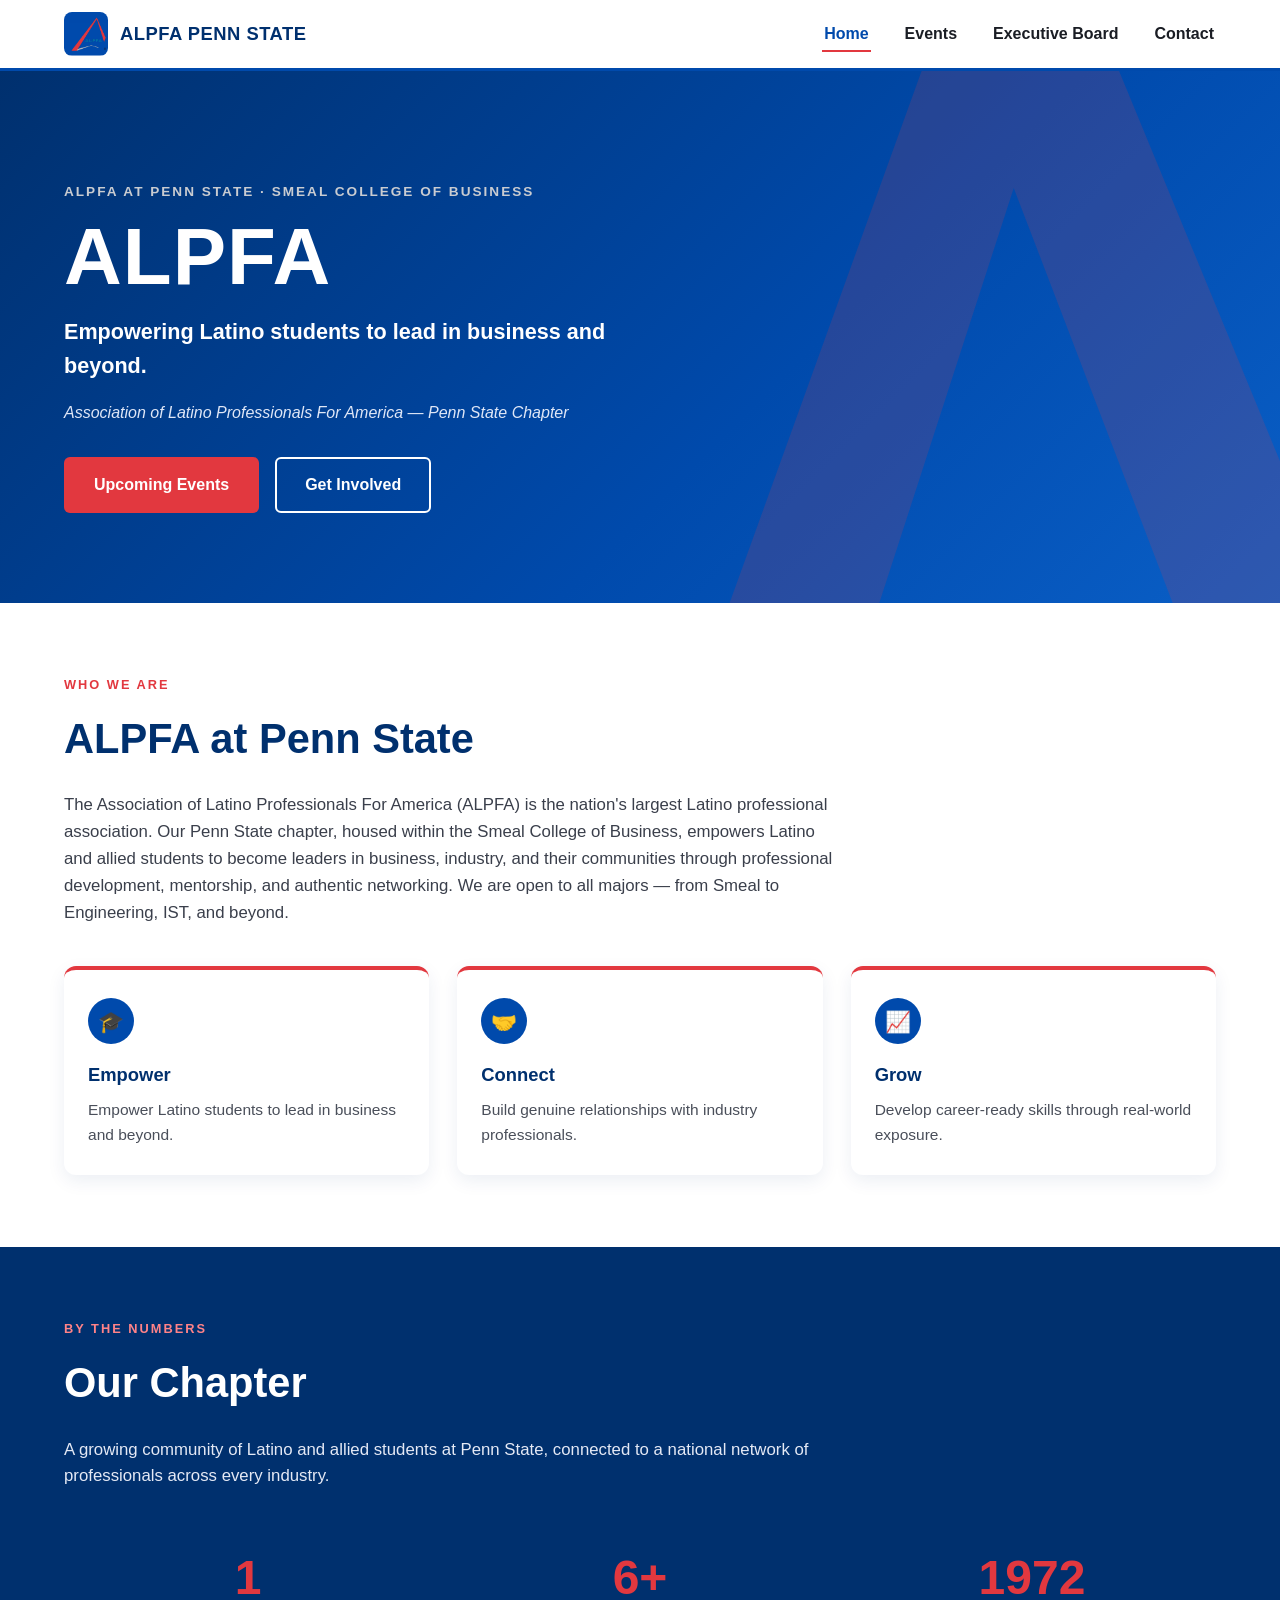
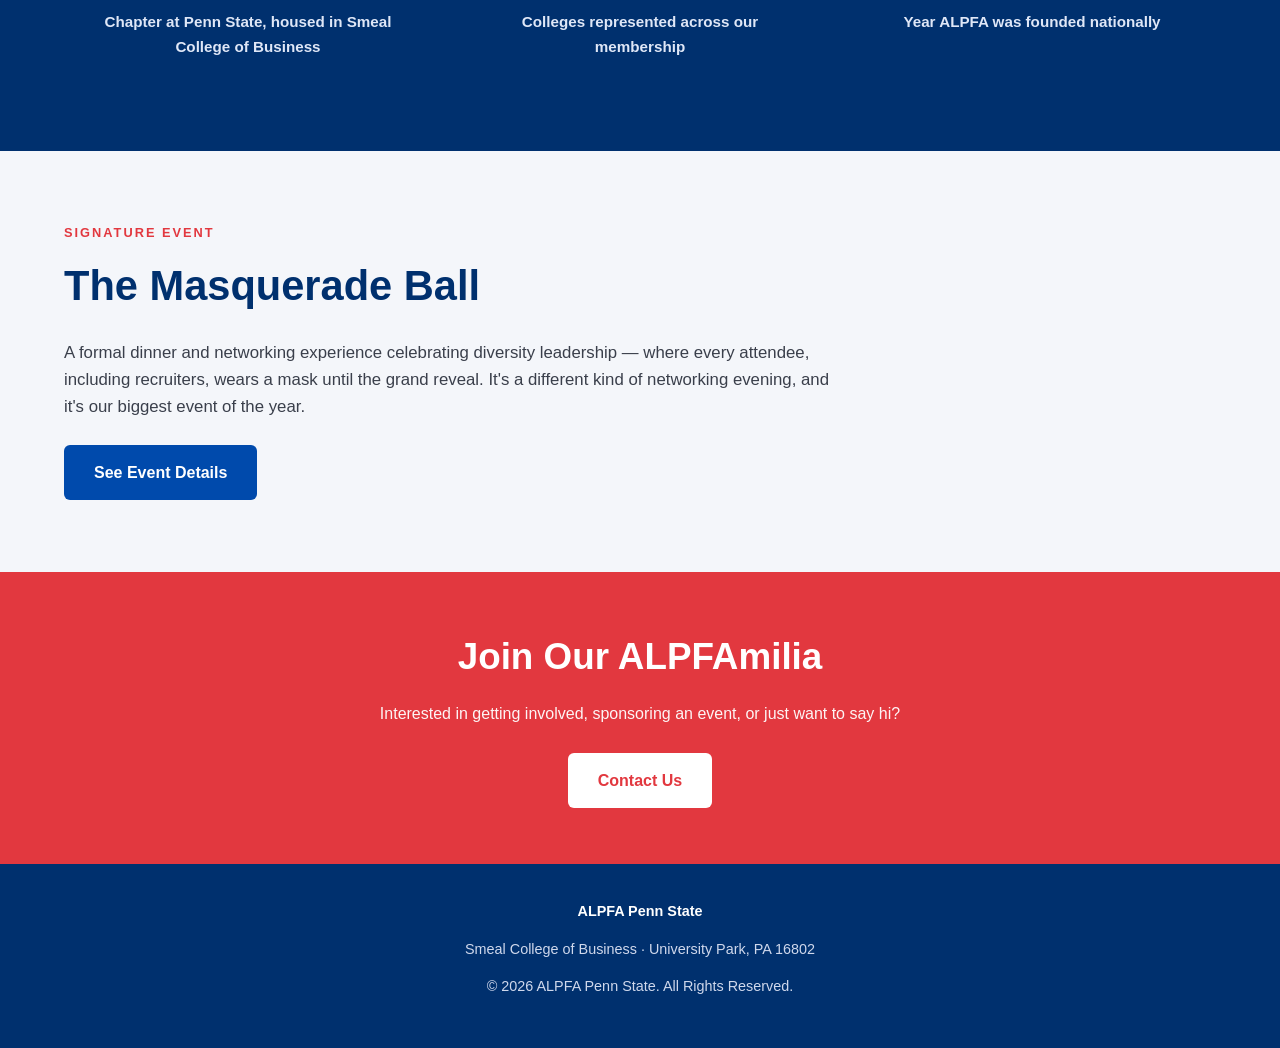
==== index.html @ 87f1e193 "Initial commit: ALPFA Penn State website" ====
<!DOCTYPE html>
<html lang="en">
<head>
<meta charset="UTF-8" />
<meta name="viewport" content="width=device-width, initial-scale=1.0" />
<title>ALPFA Penn State | Smeal College of Business</title>
<link rel="icon" href="images/alpfa-logo.png" />
<link rel="stylesheet" href="css/style.css" />
</head>
<body>

<header class="navbar">
  <div class="container">
    <a class="nav-brand" href="index.html">
      <img src="images/alpfa-logo.png" alt="ALPFA logo" />
      <span>ALPFA PENN STATE</span>
    </a>
    <button class="nav-toggle" aria-label="Toggle navigation">&#9776;</button>
    <ul class="nav-links">
      <li><a href="index.html" class="active">Home</a></li>
      <li><a href="events.html">Events</a></li>
      <li><a href="board.html">Executive Board</a></li>
      <li><a href="contact.html">Contact</a></li>
    </ul>
  </div>
</header>

<section class="hero">
  <div class="container">
    <div class="hero-eyebrow">ALPFA at Penn State &middot; Smeal College of Business</div>
    <h1>ALPFA</h1>
    <p class="lead">Empowering Latino students to lead in business and beyond.</p>
    <p class="sub">Association of Latino Professionals For America — Penn State Chapter</p>
    <div class="hero-actions">
      <a href="events.html" class="btn btn-red">Upcoming Events</a>
      <a href="contact.html" class="btn btn-outline">Get Involved</a>
    </div>
  </div>
</section>

<section>
  <div class="container">
    <div class="eyebrow">Who We Are</div>
    <h2 class="section-title">ALPFA at Penn State</h2>
    <p class="section-text">
      The Association of Latino Professionals For America (ALPFA) is the nation's largest Latino
      professional association. Our Penn State chapter, housed within the Smeal College of
      Business, empowers Latino and allied students to become leaders in business, industry, and
      their communities through professional development, mentorship, and authentic networking.
      We are open to all majors — from Smeal to Engineering, IST, and beyond.
    </p>

    <div class="grid-3">
      <div class="feature-card">
        <div class="icon">&#127891;</div>
        <h3>Empower</h3>
        <p>Empower Latino students to lead in business and beyond.</p>
      </div>
      <div class="feature-card">
        <div class="icon">&#129309;</div>
        <h3>Connect</h3>
        <p>Build genuine relationships with industry professionals.</p>
      </div>
      <div class="feature-card">
        <div class="icon">&#128200;</div>
        <h3>Grow</h3>
        <p>Develop career-ready skills through real-world exposure.</p>
      </div>
    </div>
  </div>
</section>

<section class="section-dark">
  <div class="container">
    <div class="eyebrow">By the Numbers</div>
    <h2 class="section-title">Our Chapter</h2>
    <p class="section-text">
      A growing community of Latino and allied students at Penn State, connected to a national
      network of professionals across every industry.
    </p>
    <div class="stats">
      <div class="stat">
        <div class="number">1</div>
        <div class="label">Chapter at Penn State, housed in Smeal College of Business</div>
      </div>
      <div class="stat">
        <div class="number">6+</div>
        <div class="label">Colleges represented across our membership</div>
      </div>
      <div class="stat">
        <div class="number">1972</div>
        <div class="label">Year ALPFA was founded nationally</div>
      </div>
    </div>
  </div>
</section>

<section class="section-soft">
  <div class="container">
    <div class="eyebrow">Signature Event</div>
    <h2 class="section-title">The Masquerade Ball</h2>
    <p class="section-text">
      A formal dinner and networking experience celebrating diversity leadership — where every
      attendee, including recruiters, wears a mask until the grand reveal. It's a different kind
      of networking evening, and it's our biggest event of the year.
    </p>
    <div class="hero-actions" style="margin-top: 24px;">
      <a href="events.html" class="btn btn-blue">See Event Details</a>
    </div>
  </div>
</section>

<div class="cta-banner">
  <div class="container">
    <h2>Join Our ALPFAmilia</h2>
    <p>Interested in getting involved, sponsoring an event, or just want to say hi?</p>
    <a href="contact.html" class="btn" style="background:#fff; color:var(--alpfa-red);">Contact Us</a>
  </div>
</div>

<footer>
  <div class="container">
    <div class="footer-brand">ALPFA Penn State</div>
    <p>Smeal College of Business &middot; University Park, PA 16802</p>
    <p>&copy; 2026 ALPFA Penn State. All Rights Reserved.</p>
  </div>
</footer>

<script src="js/script.js"></script>
</body>
</html>
---- css/style.css ----
/* ===================================================
   ALPFA Penn State — Shared Stylesheet
   Colors sourced from the official ALPFA mark:
   Blue  #004AAC | Red #E2383F | Teal #1D7A6E | Gray #C9CCD1
=================================================== */

:root {
  --alpfa-blue: #004AAC;
  --alpfa-blue-dark: #00306e;
  --alpfa-red: #E2383F;
  --alpfa-teal: #1D7A6E;
  --alpfa-gray: #C9CCD1;
  --ink: #1a1d24;
  --paper: #ffffff;
  --paper-soft: #f4f6fa;
  --max-width: 1200px;
}

* { box-sizing: border-box; }

html { scroll-behavior: smooth; }

body {
  margin: 0;
  font-family: -apple-system, BlinkMacSystemFont, "Segoe UI", Helvetica, Arial, sans-serif;
  color: var(--ink);
  background: var(--paper);
  line-height: 1.6;
}

img { max-width: 100%; display: block; }

a { color: inherit; text-decoration: none; }

.container {
  max-width: var(--max-width);
  margin: 0 auto;
  padding: 0 24px;
}

/* ---------- Navbar ---------- */
.navbar {
  position: sticky;
  top: 0;
  z-index: 100;
  background: var(--paper);
  border-bottom: 3px solid var(--alpfa-blue);
}

.navbar .container {
  display: flex;
  align-items: center;
  justify-content: space-between;
  padding-top: 12px;
  padding-bottom: 12px;
}

.nav-brand {
  display: flex;
  align-items: center;
  gap: 12px;
}

.nav-brand img {
  width: 44px;
  height: 44px;
  border-radius: 8px;
}

.nav-brand span {
  font-weight: 800;
  font-size: 1.15rem;
  letter-spacing: 0.5px;
  color: var(--alpfa-blue-dark);
}

.nav-links {
  display: flex;
  gap: 32px;
  list-style: none;
  margin: 0;
  padding: 0;
}

.nav-links a {
  font-weight: 600;
  color: var(--ink);
  padding: 8px 2px;
  border-bottom: 2px solid transparent;
  transition: border-color 0.2s, color 0.2s;
}

.nav-links a:hover,
.nav-links a.active {
  color: var(--alpfa-blue);
  border-bottom-color: var(--alpfa-red);
}

.nav-toggle {
  display: none;
  background: none;
  border: none;
  font-size: 1.6rem;
  color: var(--alpfa-blue-dark);
  cursor: pointer;
}

@media (max-width: 800px) {
  .nav-toggle { display: block; }
  .nav-links {
    position: absolute;
    top: 100%;
    left: 0;
    right: 0;
    background: var(--paper);
    flex-direction: column;
    gap: 0;
    max-height: 0;
    overflow: hidden;
    border-bottom: 3px solid var(--alpfa-blue);
    transition: max-height 0.3s ease;
  }
  .nav-links.open { max-height: 400px; }
  .nav-links li { border-top: 1px solid #eee; }
  .nav-links a { display: block; padding: 14px 24px; }
}

/* ---------- Hero ---------- */
.hero {
  position: relative;
  overflow: hidden;
  background: linear-gradient(135deg, var(--alpfa-blue-dark) 0%, var(--alpfa-blue) 60%, #0a5fc7 100%);
  color: #fff;
  padding: 110px 0 90px;
}

.hero::before {
  content: "";
  position: absolute;
  top: -20%;
  right: -8%;
  width: 60%;
  height: 140%;
  background: var(--alpfa-red);
  clip-path: polygon(45% 0%, 60% 0%, 100% 100%, 78% 100%, 52% 30%, 30% 100%, 10% 100%);
  opacity: 0.16;
  pointer-events: none;
}

.hero .container { position: relative; z-index: 1; }

.hero-eyebrow {
  text-transform: uppercase;
  letter-spacing: 2px;
  font-weight: 700;
  font-size: 0.85rem;
  color: var(--alpfa-gray);
  margin-bottom: 14px;
}

.hero h1 {
  font-size: clamp(2.6rem, 7vw, 5rem);
  font-weight: 900;
  margin: 0 0 18px;
  letter-spacing: 1px;
  line-height: 1;
}

.hero p.lead {
  font-size: clamp(1.05rem, 2vw, 1.35rem);
  font-weight: 600;
  max-width: 620px;
  margin: 0 0 8px;
}

.hero p.sub {
  font-style: italic;
  color: #dfe7f7;
  max-width: 620px;
  margin-bottom: 32px;
}

.hero-actions { display: flex; gap: 16px; flex-wrap: wrap; }

.btn {
  display: inline-block;
  padding: 13px 28px;
  border-radius: 6px;
  font-weight: 700;
  cursor: pointer;
  border: 2px solid transparent;
  transition: transform 0.15s ease, background 0.2s, color 0.2s;
}

.btn:hover { transform: translateY(-2px); }

.btn-red {
  background: var(--alpfa-red);
  color: #fff;
}

.btn-outline {
  background: transparent;
  color: #fff;
  border-color: #fff;
}

.btn-blue {
  background: var(--alpfa-blue);
  color: #fff;
}

/* ---------- Sections ---------- */
section { padding: 72px 0; }

.section-soft { background: var(--paper-soft); }
.section-dark {
  background: var(--alpfa-blue-dark);
  color: #fff;
}

.eyebrow {
  text-transform: uppercase;
  letter-spacing: 2px;
  font-weight: 700;
  font-size: 0.8rem;
  color: var(--alpfa-red);
  margin-bottom: 10px;
}

.section-dark .eyebrow { color: #ff8388; }

h2.section-title {
  font-size: clamp(1.8rem, 4vw, 2.6rem);
  font-weight: 900;
  margin: 0 0 20px;
  color: var(--alpfa-blue-dark);
}

.section-dark h2.section-title { color: #fff; }

p.section-text {
  max-width: 780px;
  font-size: 1.05rem;
  color: #3a3f4b;
}

.section-dark p.section-text { color: #e4e9f5; }

/* ---------- Mission / feature grid ---------- */
.grid-3 {
  display: grid;
  grid-template-columns: repeat(3, 1fr);
  gap: 28px;
  margin-top: 40px;
}

@media (max-width: 800px) {
  .grid-3 { grid-template-columns: 1fr; }
}

.feature-card {
  background: #fff;
  border-radius: 12px;
  padding: 28px 24px;
  box-shadow: 0 6px 18px rgba(0,49,110,0.08);
  border-top: 4px solid var(--alpfa-red);
}

.feature-card .icon {
  width: 46px;
  height: 46px;
  border-radius: 50%;
  background: var(--alpfa-blue);
  color: #fff;
  display: flex;
  align-items: center;
  justify-content: center;
  font-size: 1.3rem;
  margin-bottom: 16px;
}

.feature-card h3 {
  margin: 0 0 8px;
  font-size: 1.15rem;
  color: var(--alpfa-blue-dark);
}

.feature-card p { margin: 0; color: #4a4f5a; font-size: 0.97rem; }

/* ---------- Stats ---------- */
.stats {
  display: grid;
  grid-template-columns: repeat(3, 1fr);
  gap: 24px;
  margin-top: 44px;
}

@media (max-width: 700px) {
  .stats { grid-template-columns: 1fr; }
}

.stat {
  text-align: center;
  padding: 20px;
}

.stat .number {
  font-size: 3rem;
  font-weight: 900;
  color: var(--alpfa-red);
  line-height: 1;
}

.stat .label {
  margin-top: 8px;
  font-weight: 600;
  color: #dfe7f7;
  font-size: 0.95rem;
}

/* ---------- Event card ---------- */
.event-card {
  background: #fff;
  border-radius: 16px;
  overflow: hidden;
  box-shadow: 0 10px 30px rgba(0,49,110,0.12);
  margin-top: 40px;
}

.event-banner {
  background: linear-gradient(120deg, var(--alpfa-blue-dark), var(--alpfa-blue));
  color: #fff;
  padding: 40px;
  position: relative;
  overflow: hidden;
}

.event-banner::after {
  content: "";
  position: absolute;
  right: -60px;
  bottom: -60px;
  width: 220px;
  height: 220px;
  background: var(--alpfa-red);
  clip-path: polygon(50% 0%, 100% 100%, 0% 100%);
  opacity: 0.25;
}

.event-banner h3 { font-size: 2rem; margin: 0 0 6px; position: relative; z-index: 1;}
.event-banner .meta { position: relative; z-index: 1; display: flex; gap: 24px; flex-wrap: wrap; margin-top: 14px; font-weight: 600; }
.event-banner .meta span { display: flex; align-items: center; gap: 8px; }

.event-body { padding: 32px 40px; }

.event-body h4 {
  color: var(--alpfa-blue-dark);
  margin-top: 28px;
  margin-bottom: 10px;
}

.event-body ul { padding-left: 20px; color: #3a3f4b; }
.event-body li { margin-bottom: 6px; }

.flow-steps {
  display: grid;
  grid-template-columns: repeat(3, 1fr);
  gap: 20px;
  margin-top: 20px;
}

@media (max-width: 700px) {
  .flow-steps { grid-template-columns: 1fr; }
}

.flow-step {
  background: var(--paper-soft);
  border-radius: 10px;
  padding: 20px;
  border-left: 4px solid var(--alpfa-blue);
}

.flow-step .step-num {
  font-weight: 900;
  color: var(--alpfa-red);
  font-size: 1.4rem;
}

.flow-step h5 { margin: 6px 0; color: var(--alpfa-blue-dark); }
.flow-step p { margin: 0; font-size: 0.92rem; color: #4a4f5a; }

.coming-soon {
  margin-top: 48px;
  border: 2px dashed var(--alpfa-gray);
  border-radius: 12px;
  padding: 32px;
  text-align: center;
  color: #666;
}

/* ---------- Executive Board ---------- */
.board-grid {
  display: grid;
  grid-template-columns: repeat(4, 1fr);
  gap: 28px;
  margin-top: 40px;
}

@media (max-width: 950px) {
  .board-grid { grid-template-columns: repeat(2, 1fr); }
}

@media (max-width: 560px) {
  .board-grid { grid-template-columns: 1fr; }
}

.board-card {
  background: #fff;
  border-radius: 14px;
  text-align: center;
  padding: 28px 18px;
  box-shadow: 0 6px 18px rgba(0,49,110,0.08);
}

.board-photo {
  width: 96px;
  height: 96px;
  border-radius: 50%;
  margin: 0 auto 16px;
  background: var(--paper-soft);
  border: 3px dashed var(--alpfa-gray);
  display: flex;
  align-items: center;
  justify-content: center;
  color: var(--alpfa-gray);
  font-size: 2rem;
}

.board-card h4 {
  margin: 0 0 4px;
  color: var(--alpfa-blue-dark);
}

.board-card .role {
  color: var(--alpfa-red);
  font-weight: 700;
  font-size: 0.88rem;
  text-transform: uppercase;
  letter-spacing: 0.5px;
}

.board-card .placeholder-tag {
  margin-top: 10px;
  font-size: 0.78rem;
  color: #9aa0ab;
  font-style: italic;
}

/* ---------- Contact ---------- */
.contact-grid {
  display: grid;
  grid-template-columns: repeat(2, 1fr);
  gap: 28px;
  margin-top: 40px;
}

@media (max-width: 750px) {
  .contact-grid { grid-template-columns: 1fr; }
}

.contact-card {
  background: #fff;
  border-radius: 14px;
  padding: 28px;
  box-shadow: 0 6px 18px rgba(0,49,110,0.08);
  border-top: 4px solid var(--alpfa-blue);
}

.contact-card h4 { margin: 0 0 4px; color: var(--alpfa-blue-dark); font-size: 1.2rem; }
.contact-card .role { color: var(--alpfa-red); font-weight: 700; font-size: 0.85rem; text-transform: uppercase; margin-bottom: 14px; }
.contact-card p { margin: 4px 0; }
.contact-card a { color: var(--alpfa-blue); font-weight: 600; }

.social-row {
  display: flex;
  gap: 14px;
  margin-top: 32px;
}

.social-pill {
  background: var(--alpfa-blue);
  color: #fff;
  padding: 10px 20px;
  border-radius: 30px;
  font-weight: 700;
  font-size: 0.92rem;
}

.info-block {
  background: var(--paper-soft);
  border-radius: 14px;
  padding: 28px;
}

.info-block h4 { color: var(--alpfa-blue-dark); margin-top: 0; }

/* ---------- Footer ---------- */
footer {
  background: var(--alpfa-blue-dark);
  color: #cfd8ec;
  padding: 36px 0;
  text-align: center;
  font-size: 0.9rem;
}

footer .footer-brand {
  font-weight: 800;
  color: #fff;
  margin-bottom: 6px;
}

/* ---------- CTA banner ---------- */
.cta-banner {
  background: var(--alpfa-red);
  color: #fff;
  text-align: center;
  padding: 56px 0;
}

.cta-banner h2 { margin: 0 0 14px; font-size: clamp(1.6rem, 4vw, 2.3rem); }
.cta-banner p { margin: 0 0 26px; opacity: 0.95; }
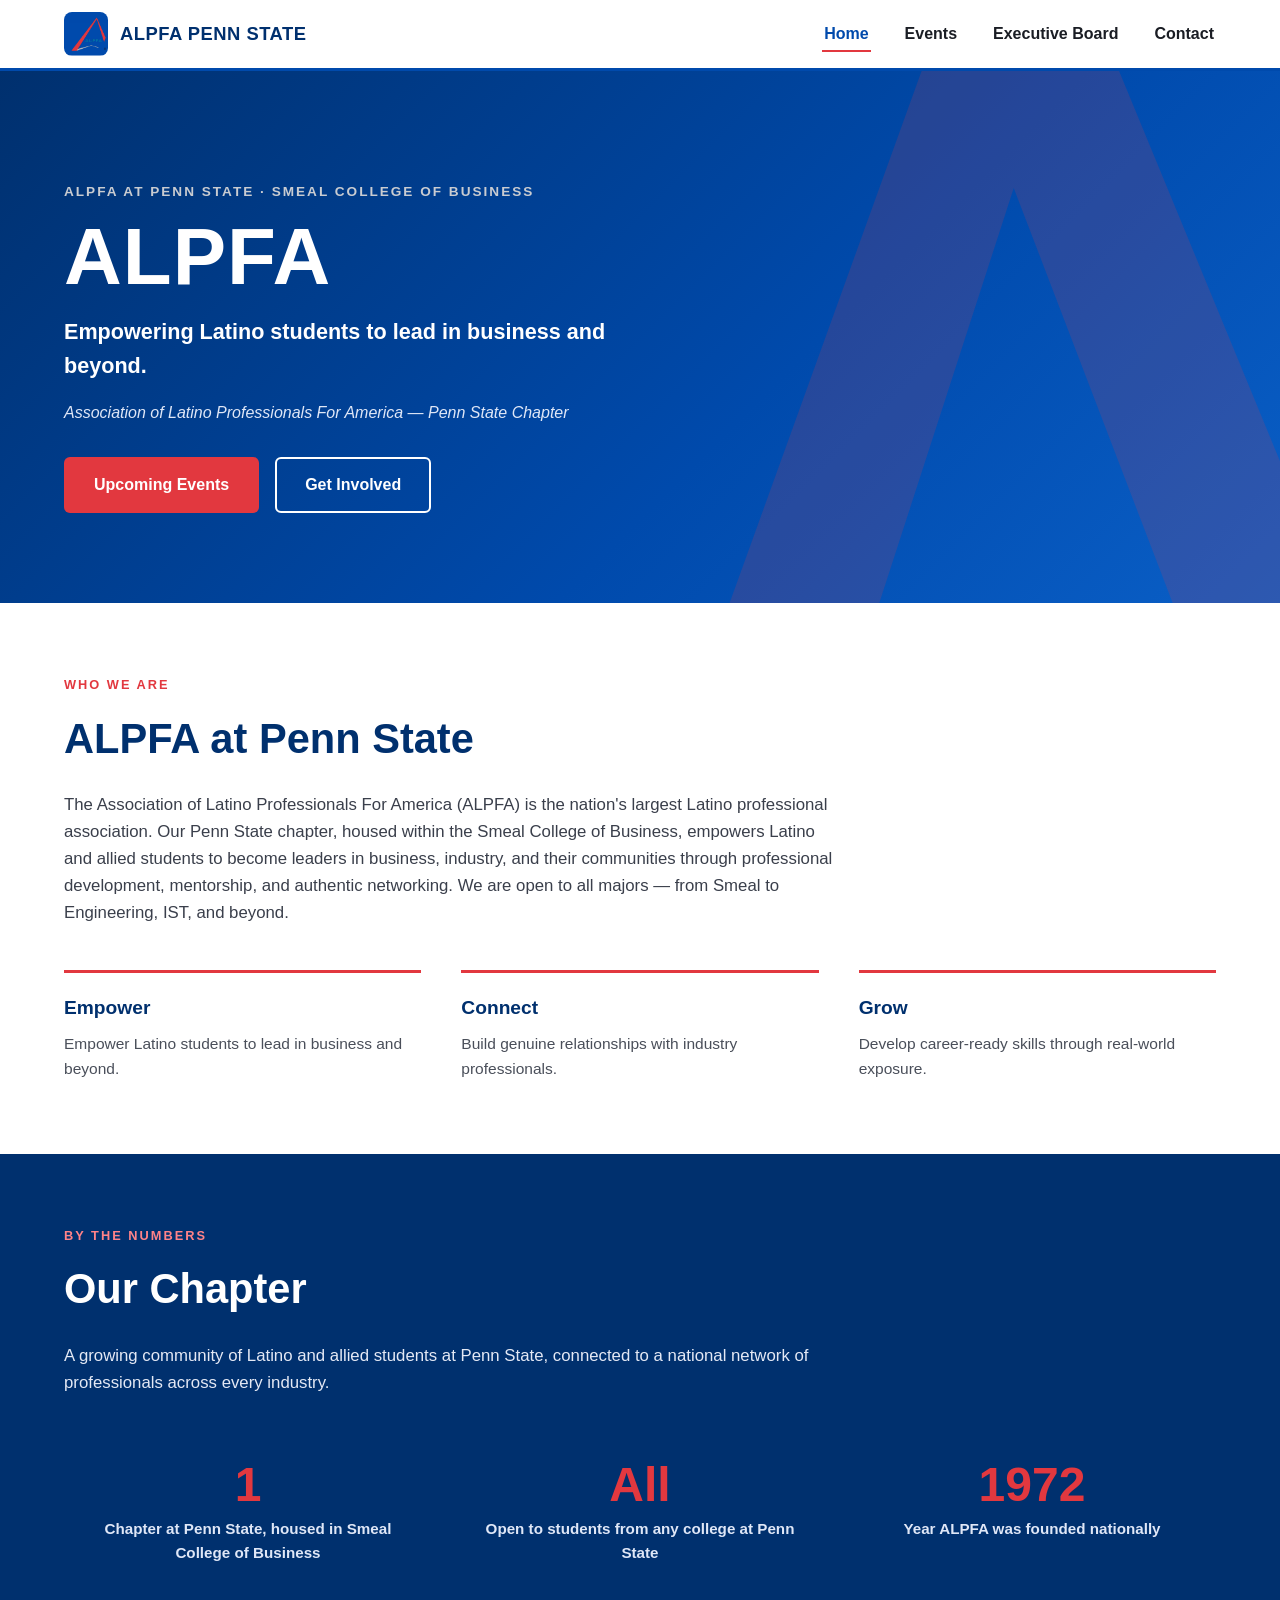
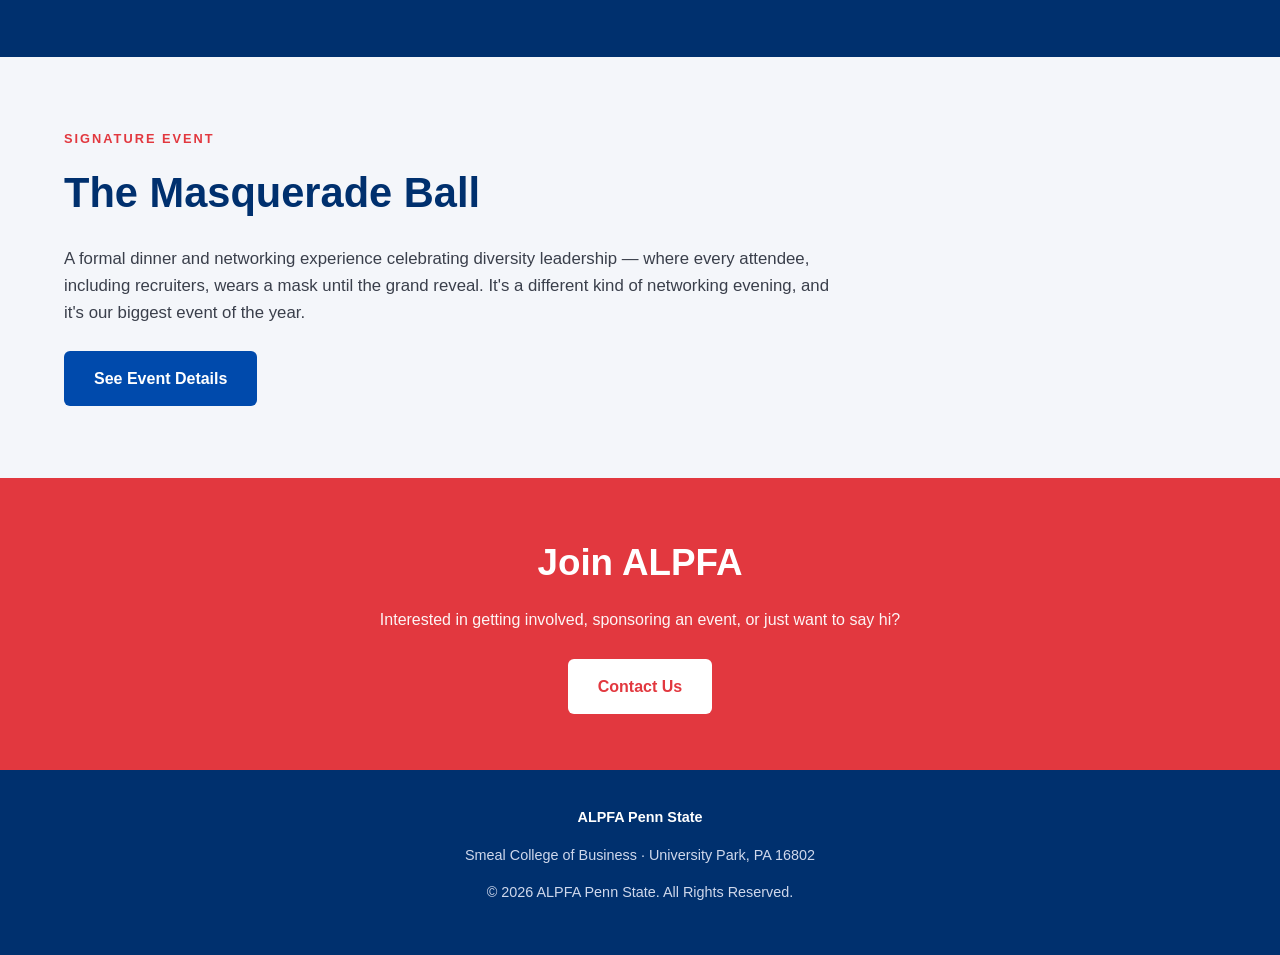
==== commit db47454c: "prueba" ====
--- a/index.html
+++ b/index.html
@@ -50,19 +50,16 @@
       We are open to all majors — from Smeal to Engineering, IST, and beyond.
     </p>
 
-    <div class="grid-3">
-      <div class="feature-card">
-        <div class="icon">&#127891;</div>
+    <div class="feature-list">
+      <div class="feature-item">
         <h3>Empower</h3>
         <p>Empower Latino students to lead in business and beyond.</p>
       </div>
-      <div class="feature-card">
-        <div class="icon">&#129309;</div>
+      <div class="feature-item">
         <h3>Connect</h3>
         <p>Build genuine relationships with industry professionals.</p>
       </div>
-      <div class="feature-card">
-        <div class="icon">&#128200;</div>
+      <div class="feature-item">
         <h3>Grow</h3>
         <p>Develop career-ready skills through real-world exposure.</p>
       </div>
@@ -84,8 +81,8 @@
         <div class="label">Chapter at Penn State, housed in Smeal College of Business</div>
       </div>
       <div class="stat">
-        <div class="number">6+</div>
-        <div class="label">Colleges represented across our membership</div>
+        <div class="number">All</div>
+        <div class="label">Open to students from any college at Penn State</div>
       </div>
       <div class="stat">
         <div class="number">1972</div>
@@ -112,7 +109,7 @@
 
 <div class="cta-banner">
   <div class="container">
-    <h2>Join Our ALPFAmilia</h2>
+    <h2>Join ALPFA</h2>
     <p>Interested in getting involved, sponsoring an event, or just want to say hi?</p>
     <a href="contact.html" class="btn" style="background:#fff; color:var(--alpfa-red);">Contact Us</a>
   </div>
@@ -128,4 +125,4 @@
 
 <script src="js/script.js"></script>
 </body>
-</html>
+</html>
--- a/css/style.css
+++ b/css/style.css
@@ -247,46 +247,30 @@
 
 .section-dark p.section-text { color: #e4e9f5; }
 
-/* ---------- Mission / feature grid ---------- */
-.grid-3 {
+/* ---------- Mission / feature list (no boxes, no emojis) ---------- */
+.feature-list {
   display: grid;
   grid-template-columns: repeat(3, 1fr);
-  gap: 28px;
-  margin-top: 40px;
+  gap: 40px;
+  margin-top: 44px;
 }
 
 @media (max-width: 800px) {
-  .grid-3 { grid-template-columns: 1fr; }
-}
-
-.feature-card {
-  background: #fff;
-  border-radius: 12px;
-  padding: 28px 24px;
-  box-shadow: 0 6px 18px rgba(0,49,110,0.08);
-  border-top: 4px solid var(--alpfa-red);
-}
-
-.feature-card .icon {
-  width: 46px;
-  height: 46px;
-  border-radius: 50%;
-  background: var(--alpfa-blue);
-  color: #fff;
-  display: flex;
-  align-items: center;
-  justify-content: center;
-  font-size: 1.3rem;
-  margin-bottom: 16px;
-}
-
-.feature-card h3 {
+  .feature-list { grid-template-columns: 1fr; }
+}
+
+.feature-item {
+  padding-top: 20px;
+  border-top: 3px solid var(--alpfa-red);
+}
+
+.feature-item h3 {
   margin: 0 0 8px;
-  font-size: 1.15rem;
+  font-size: 1.2rem;
   color: var(--alpfa-blue-dark);
 }
 
-.feature-card p { margin: 0; color: #4a4f5a; font-size: 0.97rem; }
+.feature-item p { margin: 0; color: #4a4f5a; font-size: 0.97rem; }
 
 /* ---------- Stats ---------- */
 .stats {
@@ -319,7 +303,7 @@
   font-size: 0.95rem;
 }
 
-/* ---------- Event card ---------- */
+/* ---------- Event card (calendar style) ---------- */
 .event-card {
   background: #fff;
   border-radius: 16px;
@@ -328,29 +312,61 @@
   margin-top: 40px;
 }
 
-.event-banner {
-  background: linear-gradient(120deg, var(--alpfa-blue-dark), var(--alpfa-blue));
-  color: #fff;
-  padding: 40px;
-  position: relative;
-  overflow: hidden;
-}
-
-.event-banner::after {
-  content: "";
-  position: absolute;
-  right: -60px;
-  bottom: -60px;
-  width: 220px;
-  height: 220px;
-  background: var(--alpfa-red);
-  clip-path: polygon(50% 0%, 100% 100%, 0% 100%);
-  opacity: 0.25;
-}
-
-.event-banner h3 { font-size: 2rem; margin: 0 0 6px; position: relative; z-index: 1;}
-.event-banner .meta { position: relative; z-index: 1; display: flex; gap: 24px; flex-wrap: wrap; margin-top: 14px; font-weight: 600; }
-.event-banner .meta span { display: flex; align-items: center; gap: 8px; }
+.calendar-strip {
+  display: flex;
+  flex-wrap: wrap;
+}
+
+@media (max-width: 700px) {
+  .calendar-strip { flex-direction: column; }
+}
+
+.date-badge {
+  flex: 0 0 150px;
+  background: var(--alpfa-blue-dark);
+  color: #fff;
+  display: flex;
+  flex-direction: column;
+  align-items: center;
+  justify-content: center;
+  padding: 30px 16px;
+  text-align: center;
+}
+
+.date-badge .month {
+  text-transform: uppercase;
+  letter-spacing: 2px;
+  font-weight: 700;
+  font-size: 0.85rem;
+  color: var(--alpfa-gray);
+}
+
+.date-badge .day {
+  font-size: 3.2rem;
+  font-weight: 900;
+  line-height: 1;
+  color: #fff;
+}
+
+.date-badge .year {
+  font-size: 0.9rem;
+  color: #dfe7f7;
+  margin-top: 4px;
+}
+
+.calendar-header {
+  flex: 1;
+  min-width: 260px;
+  padding: 30px 40px;
+  background: var(--alpfa-blue);
+  color: #fff;
+  display: flex;
+  flex-direction: column;
+  justify-content: center;
+}
+
+.calendar-header h3 { font-size: 1.9rem; margin: 0 0 10px; }
+.calendar-header .meta-row { display: flex; gap: 22px; flex-wrap: wrap; font-weight: 600; font-size: 0.95rem; color: #e6ecfb; }
 
 .event-body { padding: 32px 40px; }
 
@@ -363,32 +379,27 @@
 .event-body ul { padding-left: 20px; color: #3a3f4b; }
 .event-body li { margin-bottom: 6px; }
 
-.flow-steps {
-  display: grid;
-  grid-template-columns: repeat(3, 1fr);
-  gap: 20px;
-  margin-top: 20px;
-}
-
-@media (max-width: 700px) {
-  .flow-steps { grid-template-columns: 1fr; }
-}
-
-.flow-step {
-  background: var(--paper-soft);
-  border-radius: 10px;
-  padding: 20px;
-  border-left: 4px solid var(--alpfa-blue);
-}
-
-.flow-step .step-num {
+.timeline { margin-top: 18px; }
+
+.timeline-item {
+  display: flex;
+  gap: 18px;
+  padding: 16px 0;
+  border-bottom: 1px solid #e7eaf0;
+}
+
+.timeline-item:last-child { border-bottom: none; }
+
+.timeline-item .timeline-num {
+  flex: 0 0 auto;
+  width: 30px;
   font-weight: 900;
   color: var(--alpfa-red);
-  font-size: 1.4rem;
-}
-
-.flow-step h5 { margin: 6px 0; color: var(--alpfa-blue-dark); }
-.flow-step p { margin: 0; font-size: 0.92rem; color: #4a4f5a; }
+  font-size: 1.15rem;
+}
+
+.timeline-item h5 { margin: 0 0 4px; color: var(--alpfa-blue-dark); }
+.timeline-item p { margin: 0; font-size: 0.93rem; color: #4a4f5a; }
 
 .coming-soon {
   margin-top: 48px;
@@ -529,4 +540,4 @@
 }
 
 .cta-banner h2 { margin: 0 0 14px; font-size: clamp(1.6rem, 4vw, 2.3rem); }
-.cta-banner p { margin: 0 0 26px; opacity: 0.95; }
+.cta-banner p { margin: 0 0 26px; opacity: 0.95; }
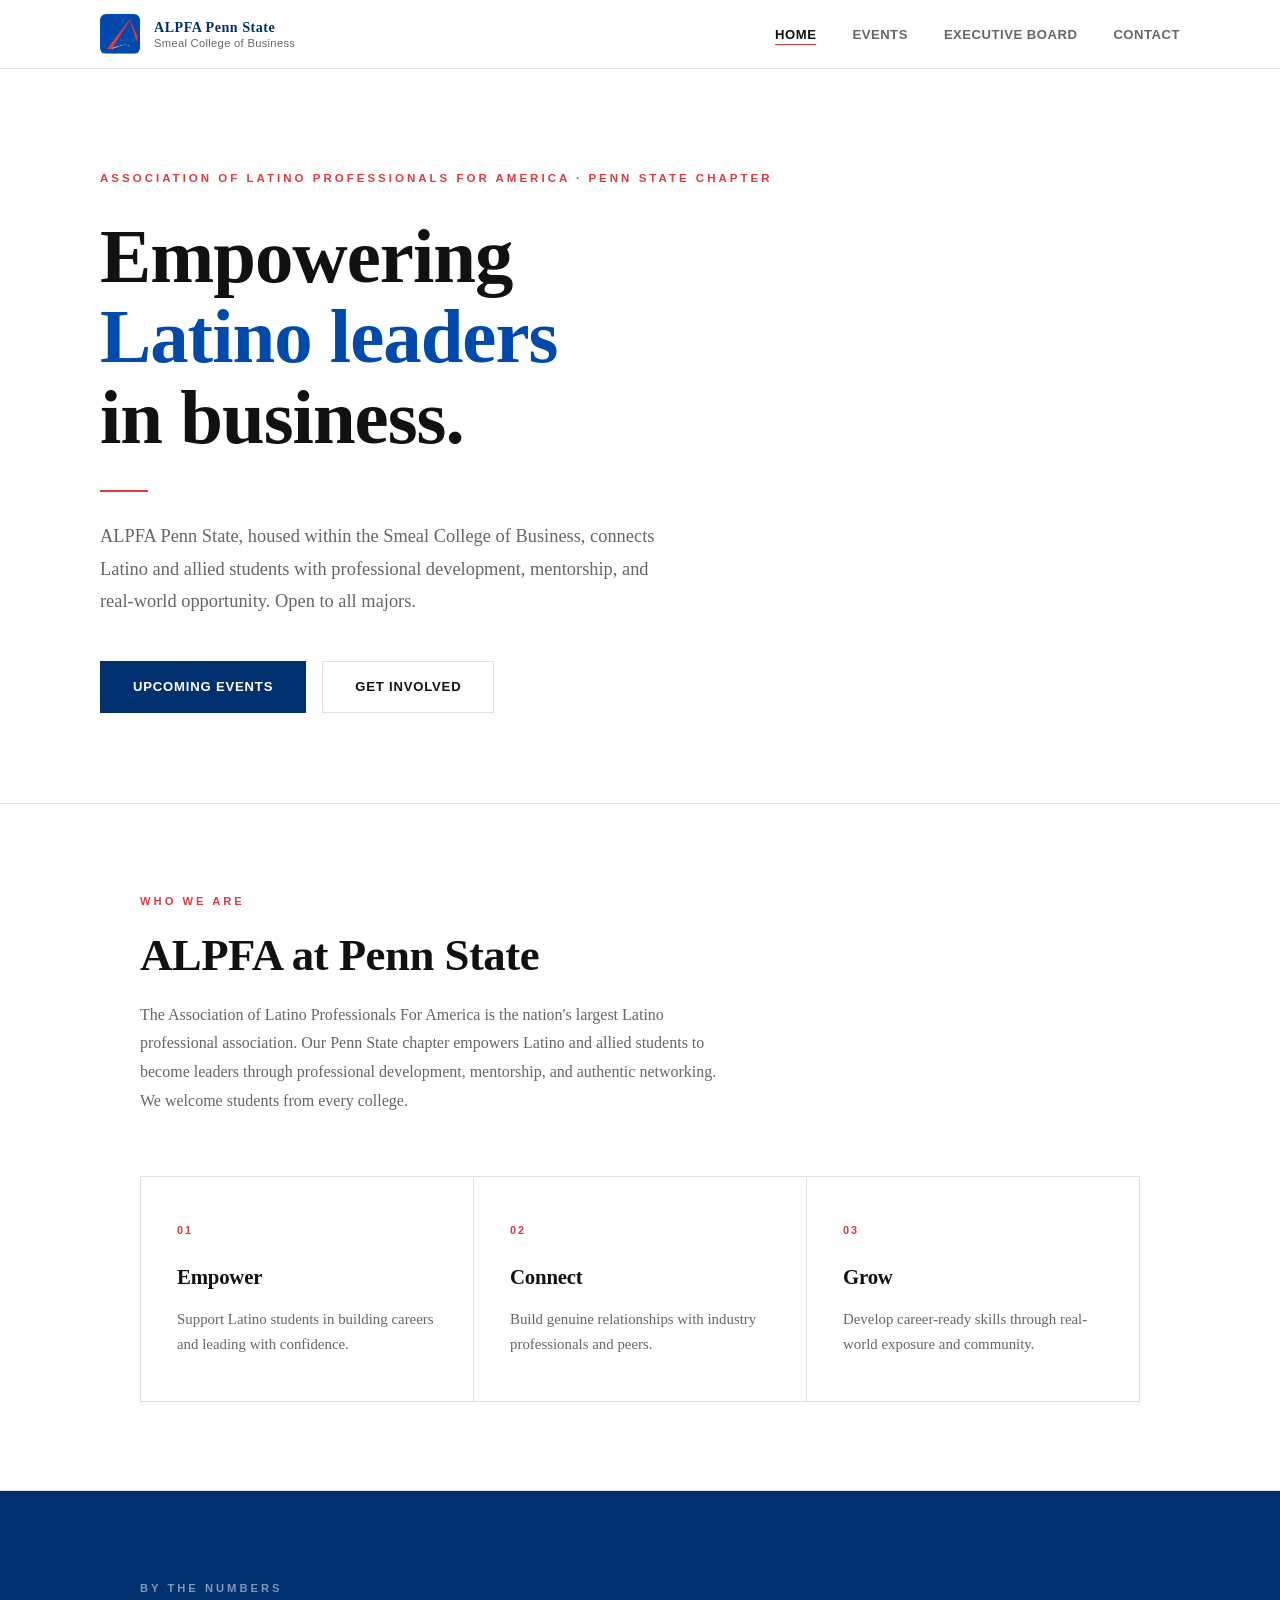
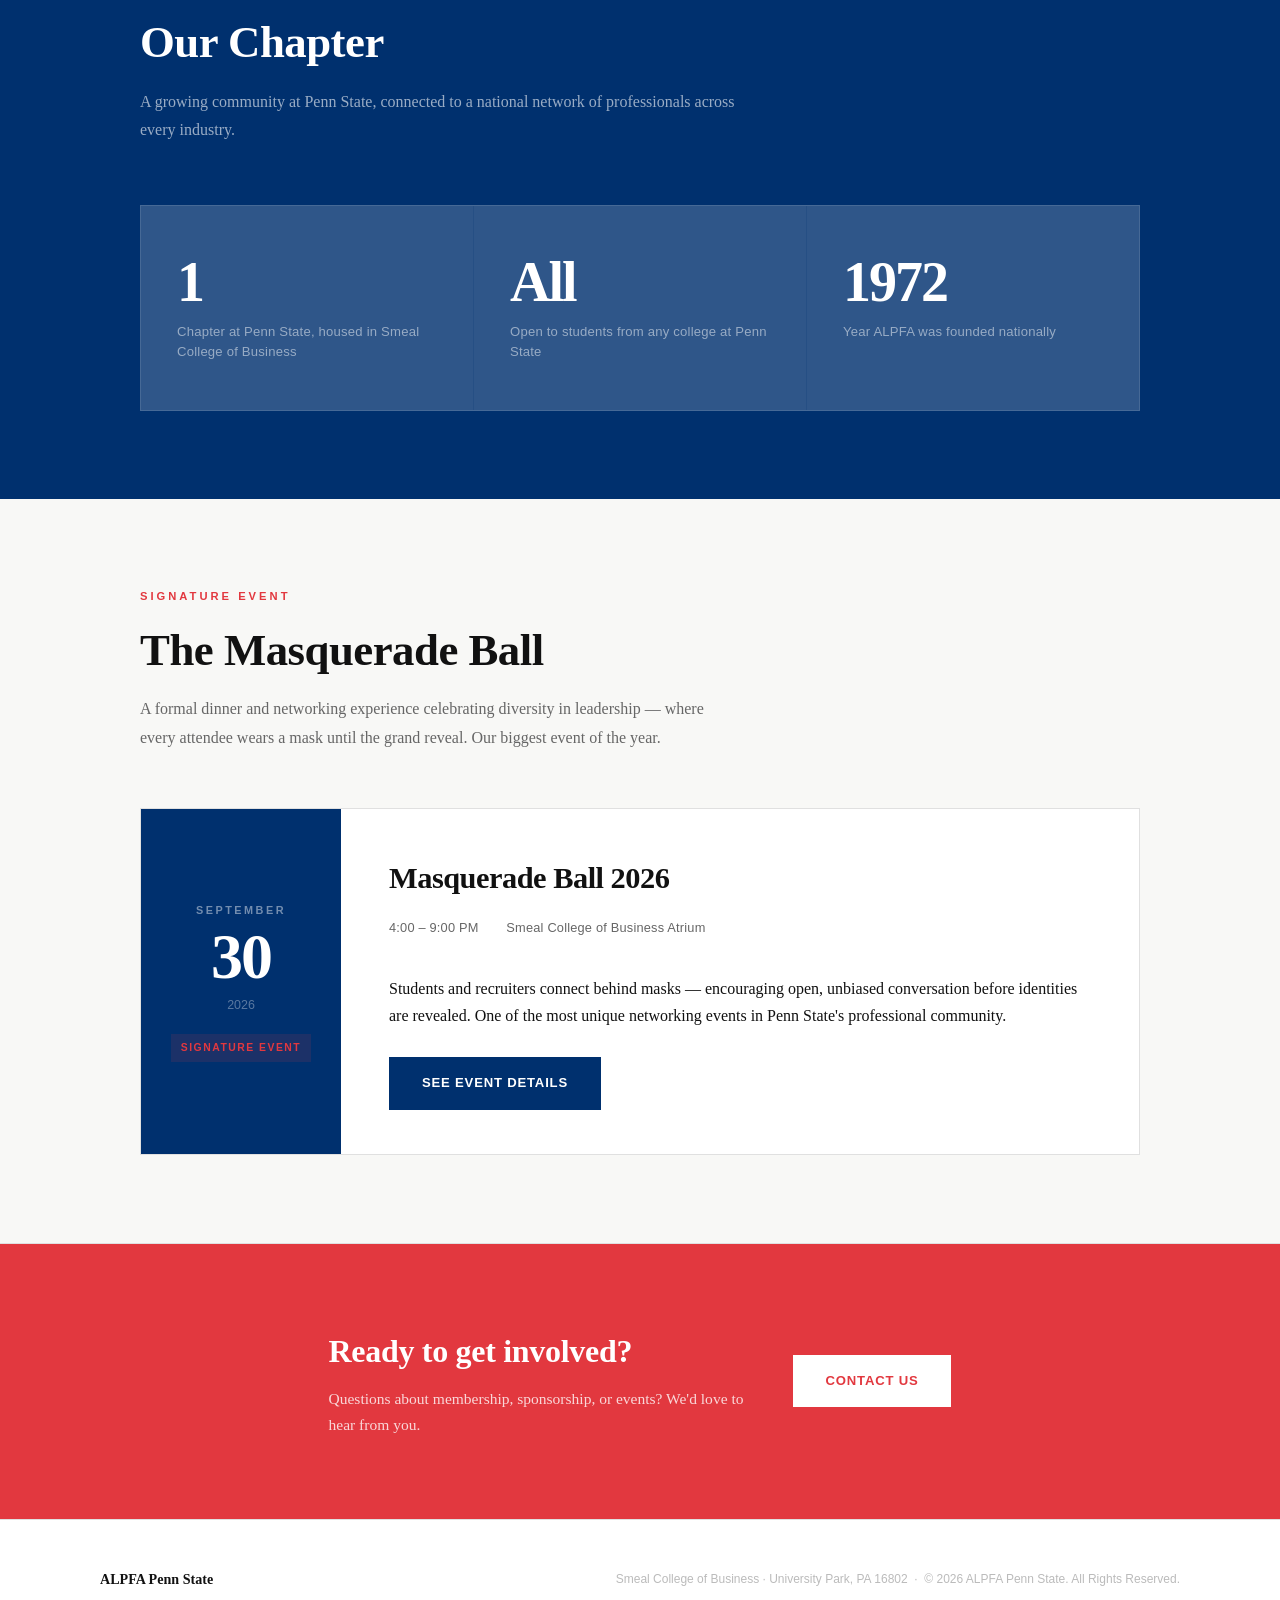
==== commit 01fe803b: "Redesign: minimalist editorial style + events accordion + board contacts update" ====
--- a/index.html
+++ b/index.html
@@ -13,7 +13,10 @@
   <div class="container">
     <a class="nav-brand" href="index.html">
       <img src="images/alpfa-logo.png" alt="ALPFA logo" />
-      <span>ALPFA PENN STATE</span>
+      <div class="wordmark">
+        ALPFA Penn State
+        <small>Smeal College of Business</small>
+      </div>
     </a>
     <button class="nav-toggle" aria-label="Toggle navigation">&#9776;</button>
     <ul class="nav-links">
@@ -27,10 +30,10 @@
 
 <section class="hero">
   <div class="container">
-    <div class="hero-eyebrow">ALPFA at Penn State &middot; Smeal College of Business</div>
-    <h1>ALPFA</h1>
-    <p class="lead">Empowering Latino students to lead in business and beyond.</p>
-    <p class="sub">Association of Latino Professionals For America — Penn State Chapter</p>
+    <div class="hero-eyebrow">Association of Latino Professionals For America &middot; Penn State Chapter</div>
+    <h1>Empowering<br><em>Latino leaders</em><br>in business.</h1>
+    <div class="hero-rule"></div>
+    <p class="lead">ALPFA Penn State, housed within the Smeal College of Business, connects Latino and allied students with professional development, mentorship, and real-world opportunity. Open to all majors.</p>
     <div class="hero-actions">
       <a href="events.html" class="btn btn-red">Upcoming Events</a>
       <a href="contact.html" class="btn btn-outline">Get Involved</a>
@@ -43,25 +46,25 @@
     <div class="eyebrow">Who We Are</div>
     <h2 class="section-title">ALPFA at Penn State</h2>
     <p class="section-text">
-      The Association of Latino Professionals For America (ALPFA) is the nation's largest Latino
-      professional association. Our Penn State chapter, housed within the Smeal College of
-      Business, empowers Latino and allied students to become leaders in business, industry, and
-      their communities through professional development, mentorship, and authentic networking.
-      We are open to all majors — from Smeal to Engineering, IST, and beyond.
+      The Association of Latino Professionals For America is the nation's largest Latino professional association.
+      Our Penn State chapter empowers Latino and allied students to become leaders through professional development,
+      mentorship, and authentic networking. We welcome students from every college.
     </p>
-
     <div class="feature-list">
       <div class="feature-item">
+        <div class="pillar-num">01</div>
         <h3>Empower</h3>
-        <p>Empower Latino students to lead in business and beyond.</p>
+        <p>Support Latino students in building careers and leading with confidence.</p>
       </div>
       <div class="feature-item">
+        <div class="pillar-num">02</div>
         <h3>Connect</h3>
-        <p>Build genuine relationships with industry professionals.</p>
+        <p>Build genuine relationships with industry professionals and peers.</p>
       </div>
       <div class="feature-item">
+        <div class="pillar-num">03</div>
         <h3>Grow</h3>
-        <p>Develop career-ready skills through real-world exposure.</p>
+        <p>Develop career-ready skills through real-world exposure and community.</p>
       </div>
     </div>
   </div>
@@ -71,10 +74,7 @@
   <div class="container">
     <div class="eyebrow">By the Numbers</div>
     <h2 class="section-title">Our Chapter</h2>
-    <p class="section-text">
-      A growing community of Latino and allied students at Penn State, connected to a national
-      network of professionals across every industry.
-    </p>
+    <p class="section-text">A growing community at Penn State, connected to a national network of professionals across every industry.</p>
     <div class="stats">
       <div class="stat">
         <div class="number">1</div>
@@ -96,33 +96,48 @@
   <div class="container">
     <div class="eyebrow">Signature Event</div>
     <h2 class="section-title">The Masquerade Ball</h2>
-    <p class="section-text">
-      A formal dinner and networking experience celebrating diversity leadership — where every
-      attendee, including recruiters, wears a mask until the grand reveal. It's a different kind
-      of networking evening, and it's our biggest event of the year.
-    </p>
-    <div class="hero-actions" style="margin-top: 24px;">
-      <a href="events.html" class="btn btn-blue">See Event Details</a>
+    <p class="section-text">A formal dinner and networking experience celebrating diversity in leadership — where every attendee wears a mask until the grand reveal. Our biggest event of the year.</p>
+    <div class="event-card">
+      <div class="calendar-strip">
+        <div class="date-badge">
+          <div class="month">September</div>
+          <div class="day">30</div>
+          <div class="year">2026</div>
+          <div class="event-tag">Signature Event</div>
+        </div>
+        <div class="calendar-header">
+          <h3>Masquerade Ball 2026</h3>
+          <div class="meta-row">
+            <span>4:00 &ndash; 9:00 PM</span>
+            <span>Smeal College of Business Atrium</span>
+          </div>
+          <p style="margin-top:16px;">Students and recruiters connect behind masks — encouraging open, unbiased conversation before identities are revealed. One of the most unique networking events in Penn State's professional community.</p>
+          <div style="margin-top:28px;">
+            <a href="events.html" class="btn btn-red">See Event Details</a>
+          </div>
+        </div>
+      </div>
     </div>
   </div>
 </section>
 
 <div class="cta-banner">
   <div class="container">
-    <h2>Join ALPFA</h2>
-    <p>Interested in getting involved, sponsoring an event, or just want to say hi?</p>
-    <a href="contact.html" class="btn" style="background:#fff; color:var(--alpfa-red);">Contact Us</a>
+    <div>
+      <h2>Ready to get involved?</h2>
+      <p>Questions about membership, sponsorship, or events? We'd love to hear from you.</p>
+    </div>
+    <a href="contact.html" class="btn">Contact Us</a>
   </div>
 </div>
 
 <footer>
   <div class="container">
     <div class="footer-brand">ALPFA Penn State</div>
-    <p>Smeal College of Business &middot; University Park, PA 16802</p>
-    <p>&copy; 2026 ALPFA Penn State. All Rights Reserved.</p>
+    <p>Smeal College of Business &middot; University Park, PA 16802 &nbsp;&middot;&nbsp; &copy; 2026 ALPFA Penn State. All Rights Reserved.</p>
   </div>
 </footer>
 
 <script src="js/script.js"></script>
 </body>
-</html>+</html>
--- a/css/style.css
+++ b/css/style.css
@@ -1,107 +1,111 @@
 /* ===================================================
    ALPFA Penn State — Shared Stylesheet
-   Colors sourced from the official ALPFA mark:
-   Blue  #004AAC | Red #E2383F | Teal #1D7A6E | Gray #C9CCD1
+   Colors: Blue #004AAC | Red #E2383F | Dark #00306e
+   Style: Clean minimalist, editorial
 =================================================== */
 
+/* ── RESET & BASE ── */
+*, *::before, *::after { box-sizing: border-box; margin: 0; padding: 0; }
+html { font-size: 16px; scroll-behavior: smooth; }
+body {
+  font-family: "Georgia", "Times New Roman", serif;
+  color: #111;
+  background: #fff;
+  line-height: 1.7;
+  -webkit-font-smoothing: antialiased;
+}
+a { color: inherit; text-decoration: none; }
+img { display: block; max-width: 100%; }
+
+/* ── TOKENS ── */
 :root {
-  --alpfa-blue: #004AAC;
-  --alpfa-blue-dark: #00306e;
-  --alpfa-red: #E2383F;
-  --alpfa-teal: #1D7A6E;
-  --alpfa-gray: #C9CCD1;
-  --ink: #1a1d24;
-  --paper: #ffffff;
-  --paper-soft: #f4f6fa;
-  --max-width: 1200px;
-}
-
-* { box-sizing: border-box; }
-
-html { scroll-behavior: smooth; }
-
-body {
-  margin: 0;
-  font-family: -apple-system, BlinkMacSystemFont, "Segoe UI", Helvetica, Arial, sans-serif;
-  color: var(--ink);
-  background: var(--paper);
-  line-height: 1.6;
-}
-
-img { max-width: 100%; display: block; }
-
-a { color: inherit; text-decoration: none; }
-
+  --blue:   #004AAC;
+  --red:    #E2383F;
+  --dark:   #00306e;
+  --ink:    #111111;
+  --muted:  #666666;
+  --light:  #f8f8f6;
+  --border: #e0e0e0;
+  --max:    1080px;
+}
+
+/* ── LAYOUT ── */
 .container {
-  max-width: var(--max-width);
+  max-width: var(--max);
   margin: 0 auto;
-  padding: 0 24px;
-}
-
-/* ---------- Navbar ---------- */
+  padding: 0 40px;
+}
+
+/* ── NAVBAR ── */
 .navbar {
+  border-bottom: 1px solid var(--border);
+  padding: 0 40px;
+  background: #fff;
   position: sticky;
   top: 0;
   z-index: 100;
-  background: var(--paper);
-  border-bottom: 3px solid var(--alpfa-blue);
-}
-
+}
 .navbar .container {
   display: flex;
   align-items: center;
   justify-content: space-between;
-  padding-top: 12px;
-  padding-bottom: 12px;
-}
-
+  height: 68px;
+  padding: 0;
+}
 .nav-brand {
   display: flex;
   align-items: center;
-  gap: 12px;
-}
-
+  gap: 14px;
+}
 .nav-brand img {
-  width: 44px;
-  height: 44px;
-  border-radius: 8px;
-}
-
-.nav-brand span {
-  font-weight: 800;
-  font-size: 1.15rem;
+  width: 40px;
+  height: 40px;
+  border-radius: 6px;
+  background: var(--dark);
+}
+.nav-brand .wordmark {
+  font-family: "Georgia", serif;
+  font-size: 0.88rem;
+  font-weight: 700;
+  color: var(--dark);
   letter-spacing: 0.5px;
-  color: var(--alpfa-blue-dark);
-}
-
+  line-height: 1.3;
+}
+.nav-brand .wordmark small {
+  display: block;
+  font-family: -apple-system, "Segoe UI", sans-serif;
+  font-size: 0.7rem;
+  font-weight: 400;
+  color: var(--muted);
+  letter-spacing: 0.3px;
+}
 .nav-links {
   display: flex;
-  gap: 32px;
+  gap: 36px;
   list-style: none;
-  margin: 0;
-  padding: 0;
-}
-
+}
 .nav-links a {
+  font-family: -apple-system, "Segoe UI", sans-serif;
+  font-size: 0.82rem;
   font-weight: 600;
-  color: var(--ink);
-  padding: 8px 2px;
-  border-bottom: 2px solid transparent;
-  transition: border-color 0.2s, color 0.2s;
-}
-
+  color: var(--muted);
+  letter-spacing: 0.5px;
+  text-transform: uppercase;
+  padding-bottom: 2px;
+  border-bottom: 1px solid transparent;
+  transition: color 0.15s, border-color 0.15s;
+}
 .nav-links a:hover,
 .nav-links a.active {
-  color: var(--alpfa-blue);
-  border-bottom-color: var(--alpfa-red);
-}
-
+  color: var(--ink);
+  border-bottom-color: var(--red);
+}
 .nav-toggle {
   display: none;
   background: none;
   border: none;
-  font-size: 1.6rem;
-  color: var(--alpfa-blue-dark);
+  font-size: 1.5rem;
+  color: var(--dark);
   cursor: pointer;
 }
 
@@ -110,434 +114,562 @@
   .nav-links {
     position: absolute;
     top: 100%;
-    left: 0;
-    right: 0;
-    background: var(--paper);
+    left: 0; right: 0;
+    background: #fff;
     flex-direction: column;
     gap: 0;
     max-height: 0;
     overflow: hidden;
-    border-bottom: 3px solid var(--alpfa-blue);
+    border-bottom: 1px solid var(--border);
     transition: max-height 0.3s ease;
   }
   .nav-links.open { max-height: 400px; }
-  .nav-links li { border-top: 1px solid #eee; }
-  .nav-links a { display: block; padding: 14px 24px; }
-}
-
-/* ---------- Hero ---------- */
+  .nav-links li { border-top: 1px solid var(--border); }
+  .nav-links a { display: block; padding: 14px 40px; text-transform: uppercase; }
+}
+
+/* ── HERO (homepage) ── */
 .hero {
-  position: relative;
-  overflow: hidden;
-  background: linear-gradient(135deg, var(--alpfa-blue-dark) 0%, var(--alpfa-blue) 60%, #0a5fc7 100%);
-  color: #fff;
-  padding: 110px 0 90px;
-}
-
-.hero::before {
-  content: "";
-  position: absolute;
-  top: -20%;
-  right: -8%;
-  width: 60%;
-  height: 140%;
-  background: var(--alpfa-red);
-  clip-path: polygon(45% 0%, 60% 0%, 100% 100%, 78% 100%, 52% 30%, 30% 100%, 10% 100%);
-  opacity: 0.16;
-  pointer-events: none;
-}
-
-.hero .container { position: relative; z-index: 1; }
+  padding: 100px 40px 90px;
+  border-bottom: 1px solid var(--border);
+  background: #fff;
+  color: var(--ink);
+}
+.hero .container { padding: 0; }
 
 .hero-eyebrow {
-  text-transform: uppercase;
-  letter-spacing: 2px;
-  font-weight: 700;
-  font-size: 0.85rem;
-  color: var(--alpfa-gray);
-  margin-bottom: 14px;
-}
-
+  font-family: -apple-system, "Segoe UI", sans-serif;
+  font-size: 0.72rem;
+  font-weight: 700;
+  text-transform: uppercase;
+  letter-spacing: 3px;
+  color: var(--red);
+  margin-bottom: 28px;
+}
 .hero h1 {
-  font-size: clamp(2.6rem, 7vw, 5rem);
-  font-weight: 900;
-  margin: 0 0 18px;
-  letter-spacing: 1px;
-  line-height: 1;
-}
-
+  font-size: clamp(3rem, 6vw, 5.5rem);
+  font-weight: 700;
+  line-height: 1.05;
+  letter-spacing: -1px;
+  color: var(--ink);
+  max-width: 760px;
+  margin-bottom: 32px;
+}
+.hero h1 em {
+  font-style: normal;
+  color: var(--blue);
+}
+.hero-rule {
+  width: 48px;
+  height: 2px;
+  background: var(--red);
+  margin-bottom: 28px;
+}
 .hero p.lead {
-  font-size: clamp(1.05rem, 2vw, 1.35rem);
-  font-weight: 600;
-  max-width: 620px;
-  margin: 0 0 8px;
-}
-
-.hero p.sub {
-  font-style: italic;
-  color: #dfe7f7;
-  max-width: 620px;
-  margin-bottom: 32px;
-}
-
+  font-size: 1.15rem;
+  color: var(--muted);
+  max-width: 560px;
+  line-height: 1.75;
+  margin-bottom: 44px;
+}
+.hero p.sub { display: none; }
 .hero-actions { display: flex; gap: 16px; flex-wrap: wrap; }
 
+/* ── HERO STRIP (inner pages) ── */
+.hero-strip {
+  padding: 70px 40px 60px;
+  border-bottom: 1px solid var(--border);
+  background: #fff;
+}
+.hero-strip .container { padding: 0; }
+.hero-strip h1 {
+  font-size: clamp(2rem, 5vw, 3.8rem);
+  font-weight: 700;
+  letter-spacing: -1px;
+  color: var(--ink);
+  margin-bottom: 16px;
+  line-height: 1.05;
+}
+.hero-strip p {
+  font-size: 1.05rem;
+  color: var(--muted);
+  max-width: 540px;
+}
+
+/* ── BUTTONS ── */
 .btn {
   display: inline-block;
-  padding: 13px 28px;
-  border-radius: 6px;
-  font-weight: 700;
+  padding: 14px 32px;
+  font-family: -apple-system, "Segoe UI", sans-serif;
+  font-size: 0.82rem;
+  font-weight: 700;
+  letter-spacing: 0.8px;
+  text-transform: uppercase;
+  border: 1px solid transparent;
   cursor: pointer;
-  border: 2px solid transparent;
-  transition: transform 0.15s ease, background 0.2s, color 0.2s;
-}
-
-.btn:hover { transform: translateY(-2px); }
-
-.btn-red {
-  background: var(--alpfa-red);
+  transition: background 0.15s, color 0.15s, border-color 0.15s;
+}
+.btn-red,
+.btn-primary {
+  background: var(--dark);
   color: #fff;
-}
-
-.btn-outline {
+  border-color: var(--dark);
+}
+.btn-red:hover,
+.btn-primary:hover { background: var(--blue); border-color: var(--blue); }
+
+.btn-outline,
+.btn-ghost {
   background: transparent;
+  color: var(--ink);
+  border-color: var(--border);
+}
+.btn-outline:hover,
+.btn-ghost:hover { border-color: var(--ink); }
+
+.btn-blue {
+  background: var(--dark);
   color: #fff;
-  border-color: #fff;
-}
-
-.btn-blue {
-  background: var(--alpfa-blue);
-  color: #fff;
-}
-
-/* ---------- Sections ---------- */
-section { padding: 72px 0; }
-
-.section-soft { background: var(--paper-soft); }
-.section-dark {
-  background: var(--alpfa-blue-dark);
-  color: #fff;
-}
-
-.eyebrow {
-  text-transform: uppercase;
-  letter-spacing: 2px;
-  font-weight: 700;
-  font-size: 0.8rem;
-  color: var(--alpfa-red);
-  margin-bottom: 10px;
-}
-
-.section-dark .eyebrow { color: #ff8388; }
-
-h2.section-title {
-  font-size: clamp(1.8rem, 4vw, 2.6rem);
-  font-weight: 900;
-  margin: 0 0 20px;
-  color: var(--alpfa-blue-dark);
-}
-
-.section-dark h2.section-title { color: #fff; }
-
-p.section-text {
-  max-width: 780px;
-  font-size: 1.05rem;
-  color: #3a3f4b;
-}
-
-.section-dark p.section-text { color: #e4e9f5; }
-
-/* ---------- Mission / feature list (no boxes, no emojis) ---------- */
-.feature-list {
+  border-color: var(--dark);
+}
+.btn-blue:hover { background: var(--blue); border-color: var(--blue); }
+
+/* ── SECTIONS ── */
+section,
+.section { padding: 88px 0; border-bottom: 1px solid var(--border); background: #fff; }
+
+.section-soft,
+.section-tint { padding: 88px 0; border-bottom: 1px solid var(--border); background: var(--light); }
+
+.section-dark { padding: 88px 0; background: var(--dark); color: #fff; border-bottom: none; }
+
+/* ── EYEBROW / LABELS ── */
+.eyebrow,
+.section-label {
+  font-family: -apple-system, "Segoe UI", sans-serif;
+  font-size: 0.7rem;
+  font-weight: 700;
+  text-transform: uppercase;
+  letter-spacing: 3px;
+  color: var(--red);
+  margin-bottom: 20px;
+}
+.section-dark .eyebrow,
+.section-dark .section-label { color: rgba(255,255,255,0.5); }
+
+h2.section-title,
+.section-h {
+  font-size: clamp(1.8rem, 3.5vw, 2.8rem);
+  font-weight: 700;
+  letter-spacing: -0.5px;
+  line-height: 1.1;
+  color: var(--ink);
+  margin-bottom: 20px;
+}
+.section-dark h2.section-title,
+.section-dark .section-h { color: #fff; }
+
+p.section-text,
+.section-p {
+  font-size: 1rem;
+  color: var(--muted);
+  max-width: 600px;
+  line-height: 1.8;
+}
+.section-dark p.section-text,
+.section-dark .section-p { color: rgba(255,255,255,0.6); }
+
+/* ── PILLARS (was feature-list) ── */
+.feature-list,
+.pillars {
   display: grid;
   grid-template-columns: repeat(3, 1fr);
-  gap: 40px;
-  margin-top: 44px;
-}
-
+  gap: 1px;
+  margin-top: 60px;
+  background: var(--border);
+  border: 1px solid var(--border);
+}
 @media (max-width: 800px) {
-  .feature-list { grid-template-columns: 1fr; }
-}
-
-.feature-item {
-  padding-top: 20px;
-  border-top: 3px solid var(--alpfa-red);
-}
-
-.feature-item h3 {
-  margin: 0 0 8px;
-  font-size: 1.2rem;
-  color: var(--alpfa-blue-dark);
-}
-
-.feature-item p { margin: 0; color: #4a4f5a; font-size: 0.97rem; }
-
-/* ---------- Stats ---------- */
+  .feature-list,
+  .pillars { grid-template-columns: 1fr; }
+}
+.feature-item,
+.pillar {
+  background: #fff;
+  padding: 44px 36px;
+}
+.section-soft .feature-item,
+.section-tint .pillar { background: var(--light); }
+
+.pillar-num {
+  font-family: -apple-system, "Segoe UI", sans-serif;
+  font-size: 0.68rem;
+  font-weight: 700;
+  letter-spacing: 2px;
+  color: var(--red);
+  margin-bottom: 20px;
+}
+/* keep old feature-item border-top for compat but override */
+.feature-item { border-top: none; padding-top: 44px; }
+
+.feature-item h3,
+.pillar h3 {
+  font-size: 1.3rem;
+  font-weight: 700;
+  color: var(--ink);
+  margin-bottom: 12px;
+  letter-spacing: -0.2px;
+}
+.feature-item p,
+.pillar p { font-size: 0.93rem; color: var(--muted); line-height: 1.7; }
+
+/* ── STATS ── */
 .stats {
   display: grid;
   grid-template-columns: repeat(3, 1fr);
-  gap: 24px;
-  margin-top: 44px;
-}
-
+  gap: 1px;
+  margin-top: 60px;
+  background: rgba(255,255,255,0.15);
+  border: 1px solid rgba(255,255,255,0.15);
+}
 @media (max-width: 700px) {
   .stats { grid-template-columns: 1fr; }
 }
-
 .stat {
-  text-align: center;
-  padding: 20px;
-}
-
+  padding: 48px 36px;
+  background: rgba(255,255,255,0.04);
+  text-align: left;
+}
 .stat .number {
-  font-size: 3rem;
-  font-weight: 900;
-  color: var(--alpfa-red);
+  font-size: 3.5rem;
+  font-weight: 700;
+  color: #fff;
   line-height: 1;
-}
-
+  letter-spacing: -2px;
+  margin-bottom: 12px;
+}
 .stat .label {
-  margin-top: 8px;
-  font-weight: 600;
-  color: #dfe7f7;
-  font-size: 0.95rem;
-}
-
-/* ---------- Event card (calendar style) ---------- */
-.event-card {
-  background: #fff;
-  border-radius: 16px;
+  font-family: -apple-system, "Segoe UI", sans-serif;
+  font-size: 0.82rem;
+  color: rgba(255,255,255,0.5);
+  line-height: 1.5;
+  letter-spacing: 0.2px;
+}
+
+/* ── EVENT CARD ── */
+.event-card,
+.event-feature {
+  display: grid;
+  grid-template-columns: 200px 1fr;
+  border: 1px solid var(--border);
+  margin-top: 56px;
+  border-radius: 0;
+  box-shadow: none;
   overflow: hidden;
-  box-shadow: 0 10px 30px rgba(0,49,110,0.12);
-  margin-top: 40px;
-}
-
-.calendar-strip {
-  display: flex;
-  flex-wrap: wrap;
-}
-
+}
 @media (max-width: 700px) {
-  .calendar-strip { flex-direction: column; }
-}
-
-.date-badge {
-  flex: 0 0 150px;
-  background: var(--alpfa-blue-dark);
-  color: #fff;
+  .event-card,
+  .event-feature { grid-template-columns: 1fr; }
+}
+
+/* old calendar-strip becomes the two-col grid row */
+.calendar-strip { display: contents; }
+
+.date-badge,
+.event-date {
+  background: var(--dark);
   display: flex;
   flex-direction: column;
   align-items: center;
   justify-content: center;
-  padding: 30px 16px;
+  padding: 40px 20px;
   text-align: center;
 }
-
-.date-badge .month {
-  text-transform: uppercase;
-  letter-spacing: 2px;
-  font-weight: 700;
-  font-size: 0.85rem;
-  color: var(--alpfa-gray);
-}
-
-.date-badge .day {
-  font-size: 3.2rem;
-  font-weight: 900;
+.date-badge .month,
+.event-date .mo {
+  font-family: -apple-system, "Segoe UI", sans-serif;
+  font-size: 0.68rem;
+  font-weight: 700;
+  text-transform: uppercase;
+  letter-spacing: 2.5px;
+  color: rgba(255,255,255,0.45);
+  margin-bottom: 6px;
+}
+.date-badge .day,
+.event-date .dy {
+  font-size: 4rem;
+  font-weight: 700;
+  color: #fff;
   line-height: 1;
-  color: #fff;
-}
-
-.date-badge .year {
-  font-size: 0.9rem;
-  color: #dfe7f7;
-  margin-top: 4px;
-}
-
-.calendar-header {
-  flex: 1;
-  min-width: 260px;
-  padding: 30px 40px;
-  background: var(--alpfa-blue);
-  color: #fff;
+  letter-spacing: -2px;
+}
+.date-badge .year,
+.event-date .yr {
+  font-family: -apple-system, "Segoe UI", sans-serif;
+  font-size: 0.78rem;
+  color: rgba(255,255,255,0.35);
+  margin-top: 6px;
+}
+.event-tag {
+  margin-top: 18px;
+  font-family: -apple-system, "Segoe UI", sans-serif;
+  font-size: 0.65rem;
+  font-weight: 700;
+  text-transform: uppercase;
+  letter-spacing: 1.5px;
+  color: var(--red);
+  background: rgba(226,56,63,0.12);
+  padding: 5px 10px;
+}
+
+.calendar-header,
+.event-body,
+.event-info {
+  padding: 44px 48px;
   display: flex;
   flex-direction: column;
-  justify-content: center;
-}
-
-.calendar-header h3 { font-size: 1.9rem; margin: 0 0 10px; }
-.calendar-header .meta-row { display: flex; gap: 22px; flex-wrap: wrap; font-weight: 600; font-size: 0.95rem; color: #e6ecfb; }
-
-.event-body { padding: 32px 40px; }
+  justify-content: flex-start;
+  background: #fff;
+}
+.calendar-header { justify-content: center; background: #fff; }
+.calendar-header h3,
+.event-info h3 {
+  font-size: 1.9rem;
+  font-weight: 700;
+  color: var(--ink);
+  letter-spacing: -0.5px;
+  margin-bottom: 12px;
+}
+.calendar-header .meta-row,
+.event-meta {
+  font-family: -apple-system, "Segoe UI", sans-serif;
+  font-size: 0.8rem;
+  color: var(--muted);
+  margin-bottom: 20px;
+  letter-spacing: 0.2px;
+}
+.calendar-header .meta-row span,
+.event-meta span { margin-right: 24px; }
 
 .event-body h4 {
-  color: var(--alpfa-blue-dark);
-  margin-top: 28px;
-  margin-bottom: 10px;
-}
-
-.event-body ul { padding-left: 20px; color: #3a3f4b; }
+  font-size: 1rem;
+  font-weight: 700;
+  color: var(--ink);
+  margin-top: 32px;
+  margin-bottom: 12px;
+  letter-spacing: -0.2px;
+}
+.event-body p,
+.event-info p { font-size: 0.97rem; color: var(--muted); line-height: 1.8; max-width: 520px; margin-bottom: 8px; }
+.event-body ul { padding-left: 20px; color: var(--muted); font-size: 0.93rem; }
 .event-body li { margin-bottom: 6px; }
 
-.timeline { margin-top: 18px; }
-
+/* ── TIMELINE ── */
+.timeline { margin-top: 36px; border-top: 1px solid var(--border); }
 .timeline-item {
-  display: flex;
-  gap: 18px;
-  padding: 16px 0;
-  border-bottom: 1px solid #e7eaf0;
-}
-
+  display: grid;
+  grid-template-columns: 48px 1fr;
+  gap: 20px;
+  padding: 24px 0;
+  border-bottom: 1px solid var(--border);
+  align-items: start;
+}
 .timeline-item:last-child { border-bottom: none; }
-
 .timeline-item .timeline-num {
-  flex: 0 0 auto;
-  width: 30px;
-  font-weight: 900;
-  color: var(--alpfa-red);
-  font-size: 1.15rem;
-}
-
-.timeline-item h5 { margin: 0 0 4px; color: var(--alpfa-blue-dark); }
-.timeline-item p { margin: 0; font-size: 0.93rem; color: #4a4f5a; }
+  font-family: -apple-system, "Segoe UI", sans-serif;
+  font-size: 0.7rem;
+  font-weight: 700;
+  color: var(--red);
+  letter-spacing: 1px;
+  padding-top: 4px;
+  width: auto;
+}
+.timeline-item h5 { font-size: 0.97rem; font-weight: 700; color: var(--ink); margin-bottom: 4px; }
+.timeline-item p { font-size: 0.88rem; color: var(--muted); margin: 0; }
 
 .coming-soon {
   margin-top: 48px;
-  border: 2px dashed var(--alpfa-gray);
-  border-radius: 12px;
+  border: 1px solid var(--border);
   padding: 32px;
   text-align: center;
-  color: #666;
-}
-
-/* ---------- Executive Board ---------- */
+  color: var(--muted);
+  font-family: -apple-system, "Segoe UI", sans-serif;
+  font-size: 0.9rem;
+}
+
+/* ── BOARD ── */
 .board-grid {
   display: grid;
   grid-template-columns: repeat(4, 1fr);
-  gap: 28px;
-  margin-top: 40px;
-}
-
+  gap: 1px;
+  background: var(--border);
+  border: 1px solid var(--border);
+  margin-top: 56px;
+}
 @media (max-width: 950px) {
   .board-grid { grid-template-columns: repeat(2, 1fr); }
 }
-
 @media (max-width: 560px) {
   .board-grid { grid-template-columns: 1fr; }
 }
-
 .board-card {
   background: #fff;
-  border-radius: 14px;
+  padding: 36px 24px;
   text-align: center;
-  padding: 28px 18px;
-  box-shadow: 0 6px 18px rgba(0,49,110,0.08);
-}
-
+  box-shadow: none;
+  border-radius: 0;
+}
 .board-photo {
-  width: 96px;
-  height: 96px;
+  width: 80px;
+  height: 80px;
   border-radius: 50%;
-  margin: 0 auto 16px;
-  background: var(--paper-soft);
-  border: 3px dashed var(--alpfa-gray);
+  margin: 0 auto 20px;
+  background: var(--light);
+  border: 1px solid var(--border);
   display: flex;
   align-items: center;
   justify-content: center;
-  color: var(--alpfa-gray);
-  font-size: 2rem;
-}
-
-.board-card h4 {
-  margin: 0 0 4px;
-  color: var(--alpfa-blue-dark);
-}
-
+  font-size: 1.6rem;
+  color: #bbb;
+}
+.board-card h4 { font-size: 0.97rem; font-weight: 700; color: var(--ink); margin-bottom: 4px; }
 .board-card .role {
-  color: var(--alpfa-red);
-  font-weight: 700;
-  font-size: 0.88rem;
-  text-transform: uppercase;
-  letter-spacing: 0.5px;
-}
-
+  font-family: -apple-system, "Segoe UI", sans-serif;
+  font-size: 0.72rem;
+  font-weight: 700;
+  text-transform: uppercase;
+  letter-spacing: 1px;
+  color: var(--red);
+}
 .board-card .placeholder-tag {
-  margin-top: 10px;
-  font-size: 0.78rem;
-  color: #9aa0ab;
-  font-style: italic;
-}
-
-/* ---------- Contact ---------- */
+  margin-top: 8px;
+  font-family: -apple-system, "Segoe UI", sans-serif;
+  font-size: 0.72rem;
+  color: #bbb;
+  font-style: normal;
+}
+
+/* ── CONTACT ── */
 .contact-grid {
   display: grid;
   grid-template-columns: repeat(2, 1fr);
-  gap: 28px;
-  margin-top: 40px;
-}
-
-@media (max-width: 750px) {
+  gap: 1px;
+  background: var(--border);
+  border: 1px solid var(--border);
+  margin-top: 56px;
+}
+@media (max-width: 560px) {
   .contact-grid { grid-template-columns: 1fr; }
 }
-
 .contact-card {
   background: #fff;
-  border-radius: 14px;
-  padding: 28px;
-  box-shadow: 0 6px 18px rgba(0,49,110,0.08);
-  border-top: 4px solid var(--alpfa-blue);
-}
-
-.contact-card h4 { margin: 0 0 4px; color: var(--alpfa-blue-dark); font-size: 1.2rem; }
-.contact-card .role { color: var(--alpfa-red); font-weight: 700; font-size: 0.85rem; text-transform: uppercase; margin-bottom: 14px; }
-.contact-card p { margin: 4px 0; }
-.contact-card a { color: var(--alpfa-blue); font-weight: 600; }
-
-.social-row {
-  display: flex;
-  gap: 14px;
-  margin-top: 32px;
-}
-
+  padding: 44px 40px;
+  border-radius: 0;
+  box-shadow: none;
+  border-top: none;
+}
+.contact-card h4 { font-size: 1.2rem; font-weight: 700; color: var(--ink); margin-bottom: 4px; }
+.contact-card .role {
+  font-family: -apple-system, "Segoe UI", sans-serif;
+  font-size: 0.7rem;
+  font-weight: 700;
+  text-transform: uppercase;
+  letter-spacing: 1.5px;
+  color: var(--red);
+  margin-bottom: 20px;
+}
+.contact-card p { font-size: 0.93rem; color: var(--muted); margin: 6px 0; }
+.contact-card a { color: var(--blue); }
+
+.social-row { display: flex; gap: 14px; margin-top: 40px; }
 .social-pill {
-  background: var(--alpfa-blue);
+  display: inline-block;
+  font-family: -apple-system, "Segoe UI", sans-serif;
+  font-size: 1rem;
+  font-weight: 700;
+  letter-spacing: 0.3px;
   color: #fff;
-  padding: 10px 20px;
-  border-radius: 30px;
-  font-weight: 700;
-  font-size: 0.92rem;
+  background: var(--dark);
+  border: 2px solid var(--dark);
+  border-radius: 0;
+  padding: 14px 28px;
+  transition: background 0.15s, border-color 0.15s;
+}
+.social-pill:hover {
+  background: var(--blue);
+  border-color: var(--blue);
 }
 
 .info-block {
-  background: var(--paper-soft);
-  border-radius: 14px;
-  padding: 28px;
-}
-
-.info-block h4 { color: var(--alpfa-blue-dark); margin-top: 0; }
-
-/* ---------- Footer ---------- */
+  margin-top: 56px;
+  padding-top: 40px;
+  border-top: 1px solid var(--border);
+  background: transparent;
+  border-radius: 0;
+  padding-left: 0;
+  padding-right: 0;
+}
+.info-block h4 { font-size: 1rem; font-weight: 700; color: var(--ink); margin-bottom: 8px; }
+.info-block p { font-size: 0.93rem; color: var(--muted); line-height: 1.8; }
+
+/* ── CTA BANNER ── */
+.cta-banner {
+  padding: 80px 40px;
+  background: var(--red);
+  display: flex;
+  align-items: center;
+  justify-content: center;
+  border-bottom: none;
+}
+.cta-banner .container {
+  display: flex;
+  align-items: center;
+  justify-content: space-between;
+  flex-wrap: wrap;
+  gap: 24px;
+  padding: 0;
+}
+.cta-banner h2 {
+  font-size: clamp(1.5rem, 3vw, 2rem);
+  font-weight: 700;
+  color: #fff;
+  letter-spacing: -0.3px;
+  margin-bottom: 8px;
+}
+.cta-banner p { color: rgba(255,255,255,0.8); font-size: 0.97rem; max-width: 440px; margin: 0; }
+.cta-banner .btn {
+  background: #fff;
+  color: var(--red);
+  border-color: #fff;
+  flex-shrink: 0;
+}
+.cta-banner .btn:hover { background: var(--light); }
+
+/* ── FOOTER ── */
 footer {
-  background: var(--alpfa-blue-dark);
-  color: #cfd8ec;
-  padding: 36px 0;
-  text-align: center;
-  font-size: 0.9rem;
-}
-
+  padding: 48px 40px;
+  border-top: 1px solid var(--border);
+  background: #fff;
+  color: var(--ink);
+  text-align: left;
+}
+footer .container {
+  display: flex;
+  align-items: center;
+  justify-content: space-between;
+  flex-wrap: wrap;
+  gap: 16px;
+  padding: 0;
+}
 footer .footer-brand {
-  font-weight: 800;
-  color: #fff;
-  margin-bottom: 6px;
-}
-
-/* ---------- CTA banner ---------- */
-.cta-banner {
-  background: var(--alpfa-red);
-  color: #fff;
-  text-align: center;
-  padding: 56px 0;
-}
-
-.cta-banner h2 { margin: 0 0 14px; font-size: clamp(1.6rem, 4vw, 2.3rem); }
-.cta-banner p { margin: 0 0 26px; opacity: 0.95; }+  font-family: "Georgia", serif;
+  font-size: 0.88rem;
+  font-weight: 700;
+  color: var(--ink);
+  margin-bottom: 0;
+}
+footer p {
+  font-family: -apple-system, "Segoe UI", sans-serif;
+  font-size: 0.75rem;
+  color: #bbb;
+}
